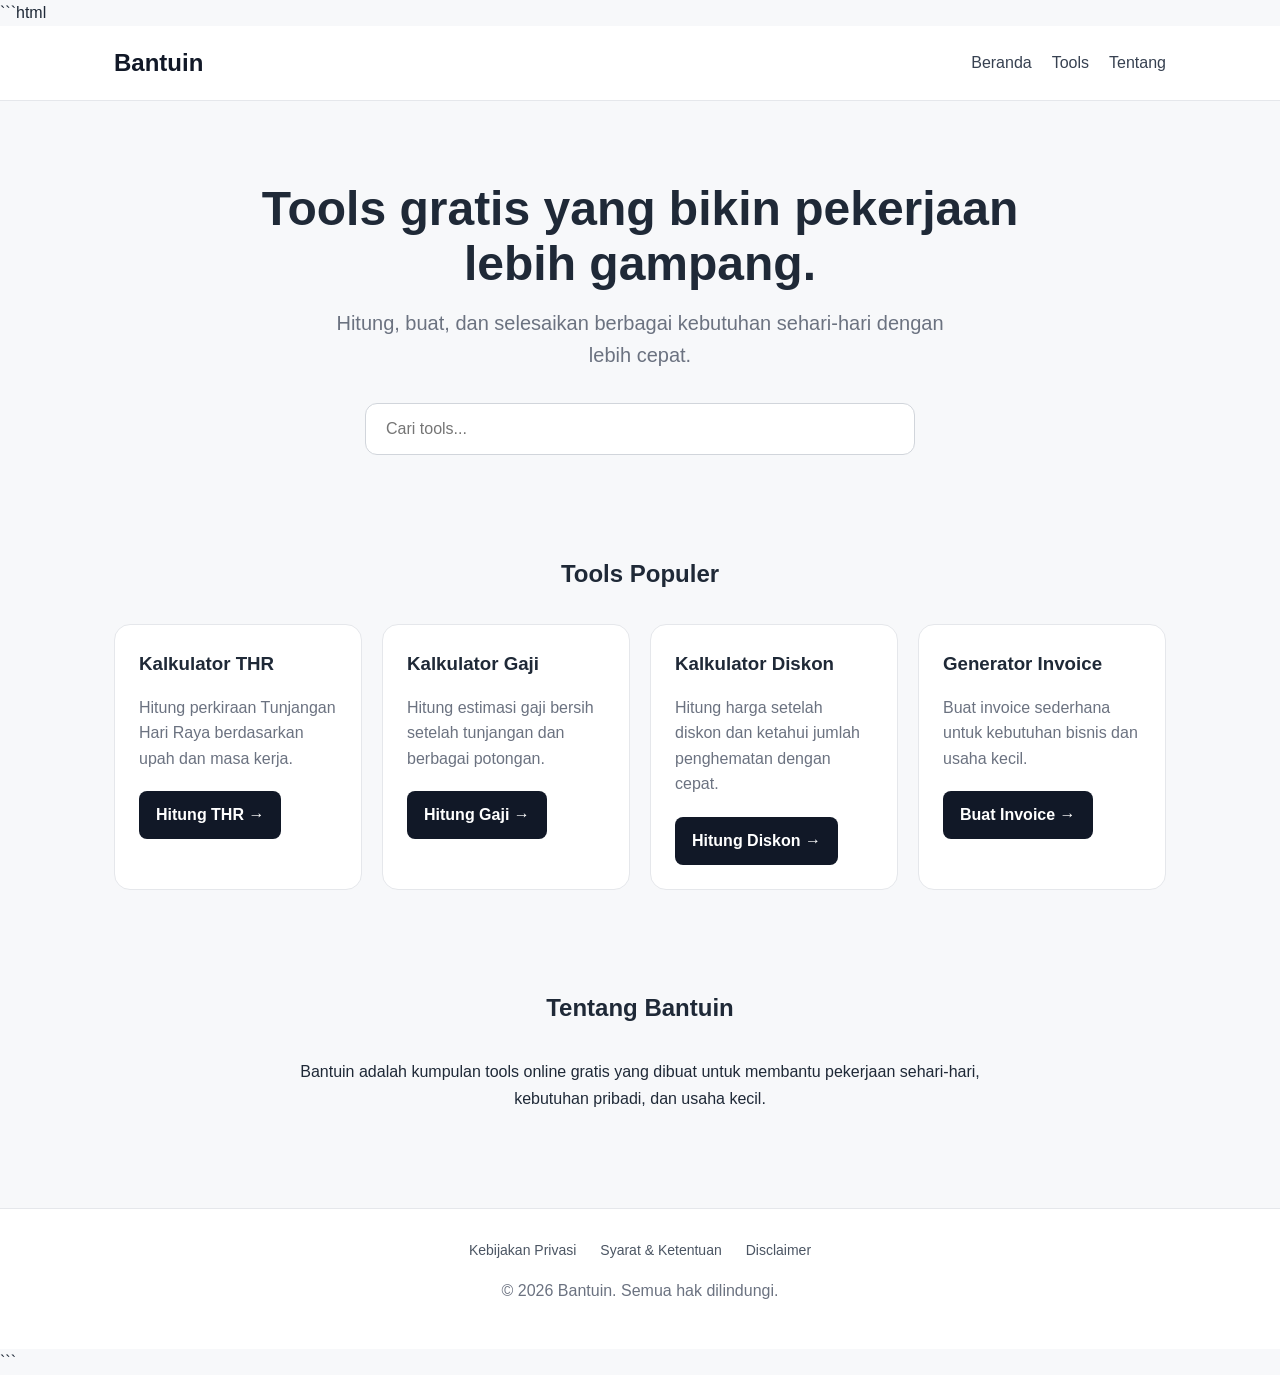
==== index.html @ 99f2e866 "Update index.html" ====
```html
<!DOCTYPE html>
<html lang="id">

<head>

    <meta charset="UTF-8">

    <meta
        name="viewport"
        content="width=device-width, initial-scale=1.0"
    >

    <meta
        name="description"
        content="Bantuin — tools gratis untuk membantu pekerjaan sehari-hari, kebutuhan pribadi, dan usaha kecil."
    >

    <meta
        name="robots"
        content="index, follow"
    >

    <link
        rel="canonical"
        href="https://bantuin.syarifuddinassagaf9.workers.dev/"
    >

    <title>
        Bantuin — Tools Gratis untuk Semua
    </title>

    <link
        rel="stylesheet"
        href="css/style.css"
    >

    <link
        rel="icon"
        href="favicon.svg"
        type="image/svg+xml"
    >

    <!-- Google tag (gtag.js) -->
    <script
        async
        src="https://www.googletagmanager.com/gtag/js?id=G-8XQLJN1BW"
    ></script>

    <script
        src="js/analytics.js"
        defer
    ></script>

</head>

<body>

<header>

    <nav>

        <a
            class="logo"
            href="index.html"
        >
            Bantuin
        </a>

        <div class="nav-links">

            <a href="index.html">
                Beranda
            </a>

            <a href="#tools">
                Tools
            </a>

            <a href="#tentang">
                Tentang
            </a>

        </div>

    </nav>

</header>


<main>

    <section class="hero">

        <h1>
            Tools gratis yang bikin pekerjaan lebih gampang.
        </h1>

        <p>
            Hitung, buat, dan selesaikan berbagai kebutuhan
            sehari-hari dengan lebih cepat.
        </p>

        <input
            class="search"
            type="search"
            placeholder="Cari tools..."
            aria-label="Cari tools"
        >

    </section>


    <section
        class="tools"
        id="tools"
    >

        <h2>
            Tools Populer
        </h2>


        <div class="tool-grid">


            <!-- Kalkulator THR -->

            <article class="tool-card">

                <h3>
                    Kalkulator THR
                </h3>

                <p>
                    Hitung perkiraan Tunjangan Hari Raya
                    berdasarkan upah dan masa kerja.
                </p>

                <a
                    class="button"
                    href="kalkulator/thr.html"
                    aria-label="Buka Kalkulator THR"
                >
                    Hitung THR →
                </a>

            </article>


            <!-- Kalkulator Gaji -->

            <article class="tool-card">

                <h3>
                    Kalkulator Gaji
                </h3>

                <p>
                    Hitung estimasi gaji bersih setelah
                    tunjangan dan berbagai potongan.
                </p>

                <a
                    class="button"
                    href="kalkulator/gaji.html"
                    aria-label="Buka Kalkulator Gaji"
                >
                    Hitung Gaji →
                </a>

            </article>


            <!-- Kalkulator Diskon -->

            <article class="tool-card">

                <h3>
                    Kalkulator Diskon
                </h3>

                <p>
                    Hitung harga setelah diskon dan
                    ketahui jumlah penghematan dengan cepat.
                </p>

                <a
                    class="button"
                    href="kalkulator/diskon.html"
                    aria-label="Buka Kalkulator Diskon"
                >
                    Hitung Diskon →
                </a>

            </article>


            <!-- Generator Invoice -->

            <article class="tool-card">

                <h3>
                    Generator Invoice
                </h3>

                <p>
                    Buat invoice sederhana untuk kebutuhan
                    bisnis dan usaha kecil.
                </p>

                <a
                    class="button"
                    href="kalkulator/invoice.html"
                    aria-label="Buka Generator Invoice"
                >
                    Buat Invoice →
                </a>

            </article>


        </div>

    </section>


    <section
        class="tools"
        id="tentang"
    >

        <div class="about">

            <h2>
                Tentang Bantuin
            </h2>

            <p>
                Bantuin adalah kumpulan tools online gratis
                yang dibuat untuk membantu pekerjaan sehari-hari,
                kebutuhan pribadi, dan usaha kecil.
            </p>

        </div>

    </section>

</main>


<footer>

    <div class="footer-links">

        <a href="privacy.html">
            Kebijakan Privasi
        </a>

        <a href="terms.html">
            Syarat &amp; Ketentuan
        </a>

        <a href="disclaimer.html">
            Disclaimer
        </a>

    </div>

    <p>
        © 2026 Bantuin. Semua hak dilindungi.
    </p>

</footer>


</body>

</html>
```
---- css/style.css ----
* {
    box-sizing: border-box;
}

html {
    scroll-behavior: smooth;
}

body {
    margin: 0;
    font-family: Arial, sans-serif;
    background: #f7f8fa;
    color: #1f2937;
    line-height: 1.6;
}

/* =========================
   HEADER & NAVIGATION
   ========================= */

header {
    background: #ffffff;
    border-bottom: 1px solid #e5e7eb;
}

nav {
    max-width: 1100px;
    margin: 0 auto;
    padding: 18px 24px;
    display: flex;
    justify-content: space-between;
    align-items: center;
    gap: 20px;
}

/* Semua link di navbar tidak bergaris secara default */
nav a {
    color: #374151;
    text-decoration: none;
}

/* Logo */
.logo {
    color: #111827;
    font-size: 24px;
    font-weight: bold;
    text-decoration: none;
}

.logo:hover {
    text-decoration: none;
}

/* Link navbar */
.nav-links {
    display: flex;
    align-items: center;
    gap: 20px;
}

.nav-links a {
    color: #374151;
    text-decoration: none;
}

.nav-links a:hover {
    text-decoration: underline;
}

/* Tombol/link kembali di halaman kalkulator */
nav > a:not(.logo):hover {
    text-decoration: underline;
}

/* Fokus keyboard */
nav a:focus-visible {
    outline: 3px solid #9ca3af;
    outline-offset: 4px;
    border-radius: 4px;
}

/* =========================
   HERO
   ========================= */

.hero {
    max-width: 1100px;
    margin: 0 auto;
    padding: 80px 24px;
    text-align: center;
}

.hero h1 {
    margin: 0 auto 16px;
    max-width: 800px;
    font-size: 48px;
    line-height: 1.15;
}

.hero p {
    max-width: 650px;
    margin: 0 auto 32px;
    color: #6b7280;
    font-size: 20px;
}

/* =========================
   SEARCH
   ========================= */

.search {
    width: 100%;
    max-width: 550px;
    padding: 16px 20px;
    border: 1px solid #d1d5db;
    border-radius: 12px;
    background: #ffffff;
    color: #1f2937;
    font-size: 16px;
}

.search:focus {
    outline: 3px solid #d1d5db;
    outline-offset: 1px;
}

/* =========================
   TOOLS
   ========================= */

.tools {
    max-width: 1100px;
    margin: 0 auto;
    padding: 0 24px 80px;
}

.tools h2 {
    margin-bottom: 30px;
    text-align: center;
}

.tool-grid {
    display: grid;
    grid-template-columns: repeat(
        auto-fit,
        minmax(240px, 1fr)
    );
    gap: 20px;
}

.tool-card {
    padding: 24px;
    background: #ffffff;
    border: 1px solid #e5e7eb;
    border-radius: 16px;
}

.tool-card h3 {
    margin-top: 0;
    margin-bottom: 10px;
}

.tool-card p {
    margin-bottom: 20px;
    color: #6b7280;
}

/* =========================
   BUTTON
   ========================= */

.button {
    display: inline-block;
    padding: 11px 17px;
    background: #111827;
    color: #ffffff;
    text-decoration: none;
    border-radius: 8px;
    font-weight: bold;
}

.button:hover {
    color: #ffffff;
    opacity: 0.85;
    text-decoration: none;
}

.button:focus-visible {
    outline: 3px solid #9ca3af;
    outline-offset: 2px;
}

/* =========================
   COMING SOON
   ========================= */

.coming-soon {
    color: #6b7280;
    font-size: 14px;
}

/* =========================
   ABOUT
   ========================= */

.about {
    max-width: 700px;
    margin: 0 auto;
    text-align: center;
}

.about p {
    line-height: 1.7;
}

/* =========================
   FOOTER
   ========================= */

footer {
    padding: 30px 20px;
    background: #ffffff;
    border-top: 1px solid #e5e7eb;
    color: #6b7280;
    text-align: center;
}

/* =========================
   CALCULATOR PAGE
   ========================= */

.calculator-page {
    max-width: 900px;
    margin: 0 auto;
    padding: 50px 24px 80px;
}

/* Judul kalkulator */
.calculator-intro {
    width: 100%;
    margin: 0 auto 35px;
    text-align: center;
}

.calculator-intro h1 {
    margin: 0 0 12px;
    font-size: 40px;
    line-height: 1.2;
}

.calculator-intro p {
    max-width: 650px;
    margin: 0 auto;
    color: #6b7280;
}

/* Kotak kalkulator */
.calculator {
    max-width: 600px;
    margin: 0 auto;
    padding: 30px;
    background: #ffffff;
    border: 1px solid #e5e7eb;
    border-radius: 18px;
}

/* =========================
   FORM
   ========================= */

.form-group {
    margin-bottom: 22px;
}

.form-group label {
    display: block;
    margin-bottom: 8px;
    font-weight: bold;
}

.description {
    display: block;
    margin-bottom: 8px;
    color: #6b7280;
    font-size: 14px;
}

/* Input kalkulator */
.calculator input {
    width: 100%;
    padding: 14px;
    border: 1px solid #d1d5db;
    border-radius: 10px;
    background: #ffffff;
    color: #1f2937;
    font-size: 16px;
}

.calculator input:focus {
    outline: 3px solid #d1d5db;
    outline-offset: 1px;
}

/* =========================
   CALCULATE BUTTON
   ========================= */

.calculator button {
    width: 100%;
    padding: 15px;
    border: 0;
    border-radius: 10px;
    background: #111827;
    color: #ffffff;
    font-size: 16px;
    font-weight: bold;
    cursor: pointer;
}

.calculator button:hover {
    opacity: 0.9;
}

.calculator button:focus-visible {
    outline: 3px solid #9ca3af;
    outline-offset: 2px;
}

/* =========================
   RESULT
   ========================= */

.result {
    display: none;
    margin-top: 28px;
    padding: 24px;
    border-radius: 14px;
    background: #f3f4f6;
}

.result.show {
    display: block;
}

.result h2 {
    margin-top: 0;
}

.amount {
    margin: 15px 0;
    font-size: 32px;
    font-weight: bold;
}

.calculation {
    color: #4b5563;
    font-size: 14px;
}

/* =========================
   ERROR
   ========================= */

.error {
    display: none;
    margin-top: 15px;
    padding: 12px;
    border-radius: 8px;
    background: #fef2f2;
    color: #991b1b;
    font-size: 14px;
}

.error.show {
    display: block;
}

/* =========================
   INFORMATION
   ========================= */

.info {
    max-width: 600px;
    margin: 35px auto 0;
    padding: 24px;
    background: #ffffff;
    border: 1px solid #e5e7eb;
    border-radius: 14px;
}

.info h2 {
    margin-top: 0;
}

.source {
    margin-top: 25px;
    color: #6b7280;
    font-size: 13px;
}

/* =========================
   MOBILE
   ========================= */

@media (max-width: 600px) {

    nav {
        align-items: flex-start;
        flex-direction: column;
    }

    .nav-links {
        width: 100%;
        flex-wrap: wrap;
        gap: 12px 18px;
    }

    .hero {
        padding: 60px 20px;
    }

    .hero h1 {
        font-size: 34px;
    }

    .hero p {
        font-size: 18px;
    }

    .tools {
        padding-right: 20px;
        padding-left: 20px;
    }

    .calculator-page {
        padding: 40px 20px 60px;
    }

    .calculator-intro h1 {
        font-size: 32px;
    }

    .calculator {
        padding: 22px;
    }

    .amount {
        font-size: 27px;
    }
}
/* =========================
   INVOICE GENERATOR
   ========================= */

.invoice-form {
    max-width: 700px;
}

.invoice-form textarea {
    width: 100%;
    padding: 14px;
    border: 1px solid #d1d5db;
    border-radius: 10px;
    background: #ffffff;
    color: #1f2937;
    font-family: Arial, sans-serif;
    font-size: 16px;
    resize: vertical;
}

.invoice-form textarea:focus {
    outline: 3px solid #d1d5db;
    outline-offset: 1px;
}

.secondary-button {
    margin-top: 10px;
    padding: 11px 15px;
    border: 1px solid #d1d5db;
    border-radius: 8px;
    background: #ffffff;
    color: #1f2937;
    font-weight: bold;
    cursor: pointer;
}

.secondary-button:hover {
    background: #f3f4f6;
}

.secondary-button:focus-visible {
    outline: 3px solid #9ca3af;
    outline-offset: 2px;
}

.invoice-item {
    margin-bottom: 18px;
    padding: 18px;
    border: 1px solid #e5e7eb;
    border-radius: 12px;
    background: #f9fafb;
}

.invoice-item label {
    display: block;
    margin-bottom: 6px;
    font-size: 14px;
    font-weight: bold;
}

.invoice-item input {
    width: 100%;
    margin-bottom: 12px;
    padding: 12px;
    border: 1px solid #d1d5db;
    border-radius: 8px;
    background: #ffffff;
    color: #1f2937;
    font-size: 16px;
}

.invoice-item input:focus {
    outline: 3px solid #d1d5db;
    outline-offset: 1px;
}

.remove-item {
    padding: 8px 12px;
    border: 1px solid #d1d5db;
    border-radius: 7px;
    background: #ffffff;
    color: #991b1b;
    cursor: pointer;
}

.remove-item:hover {
    background: #fef2f2;
}

.remove-item:focus-visible {
    outline: 3px solid #9ca3af;
    outline-offset: 2px;
}

.invoice-preview {
    display: none;
    max-width: 800px;
    margin: 35px auto 0;
    padding: 0 24px;
}

.invoice-preview.show {
    display: block;
}

.invoice-paper {
    padding: 40px;
    background: #ffffff;
    border: 1px solid #e5e7eb;
    border-radius: 14px;
}

.invoice-header {
    display: flex;
    justify-content: space-between;
    gap: 30px;
    padding-bottom: 25px;
    border-bottom: 1px solid #e5e7eb;
}

.invoice-header h2 {
    margin: 0 0 8px;
}

.invoice-header p {
    margin: 4px 0;
    color: #6b7280;
    white-space: pre-line;
}

.invoice-customer {
    margin: 25px 0;
}

.invoice-customer p {
    margin: 6px 0 0;
}

.invoice-table {
    width: 100%;
    border-collapse: collapse;
}

.invoice-table th,
.invoice-table td {
    padding: 12px 8px;
    border-bottom: 1px solid #e5e7eb;
    text-align: left;
}

.invoice-table th:nth-child(n + 2),
.invoice-table td:nth-child(n + 2) {
    text-align: right;
}

.invoice-total {
    max-width: 350px;
    margin: 25px 0 0 auto;
}

.invoice-total > div {
    display: flex;
    justify-content: space-between;
    gap: 20px;
    padding: 8px 0;
}

.invoice-grand-total {
    margin-top: 8px;
    padding-top: 15px !important;
    border-top: 2px solid #111827;
    font-size: 20px;
    font-weight: bold;
}

.print-button {
    margin-top: 30px;
    border: 0;
    cursor: pointer;
}

@media (max-width: 600px) {

    .invoice-preview {
        padding-right: 20px;
        padding-left: 20px;
    }

    .invoice-paper {
        padding: 22px;
    }

    .invoice-header {
        flex-direction: column;
        gap: 20px;
    }

    .invoice-table {
        font-size: 14px;
    }

    .invoice-table th,
    .invoice-table td {
        padding: 9px 5px;
    }

    .invoice-total {
        max-width: none;
    }
}

@media print {

    body {
        background: #ffffff;
    }

    header,
    footer,
    .calculator-intro,
    .invoice-form,
    .info,
    .print-button {
        display: none !important;
    }

    .invoice-preview {
        display: block !important;
        max-width: none;
        margin: 0;
        padding: 0;
    }

    .invoice-paper {
        border: 0;
        border-radius: 0;
        padding: 0;
    }
}
.tool-card[hidden] {
    display: none;
}
/* =========================
   Legal Pages
   ========================= */

.legal-page {
    max-width: 800px;
    margin: 0 auto;
    padding: 60px 24px 80px;
}

.legal-page h1 {
    margin-top: 0;
    margin-bottom: 8px;
    font-size: 40px;
    line-height: 1.2;
}

.legal-page h2 {
    margin-top: 36px;
    margin-bottom: 12px;
    font-size: 24px;
    line-height: 1.3;
}

.legal-page p {
    margin-top: 0;
    margin-bottom: 16px;
}

.legal-page ul {
    margin-top: 0;
    margin-bottom: 20px;
    padding-left: 24px;
}

.legal-page li {
    margin-bottom: 8px;
}

.legal-updated {
    margin-bottom: 35px !important;
    color: #6b7280;
    font-size: 14px;
}

.footer-links {
    display: flex;
    justify-content: center;
    flex-wrap: wrap;
    gap: 16px 24px;
    margin-bottom: 12px;
}

.footer-links a {
    color: #4b5563;
    text-decoration: none;
    font-size: 14px;
}

.footer-links a:hover {
    text-decoration: underline;
}

@media (max-width: 600px) {
    .legal-page {
        padding: 40px 20px 60px;
    }

    .legal-page h1 {
        font-size: 32px;
    }

    .legal-page h2 {
        font-size: 21px;
    }

    .footer-links {
        gap: 10px 18px;
    }
}
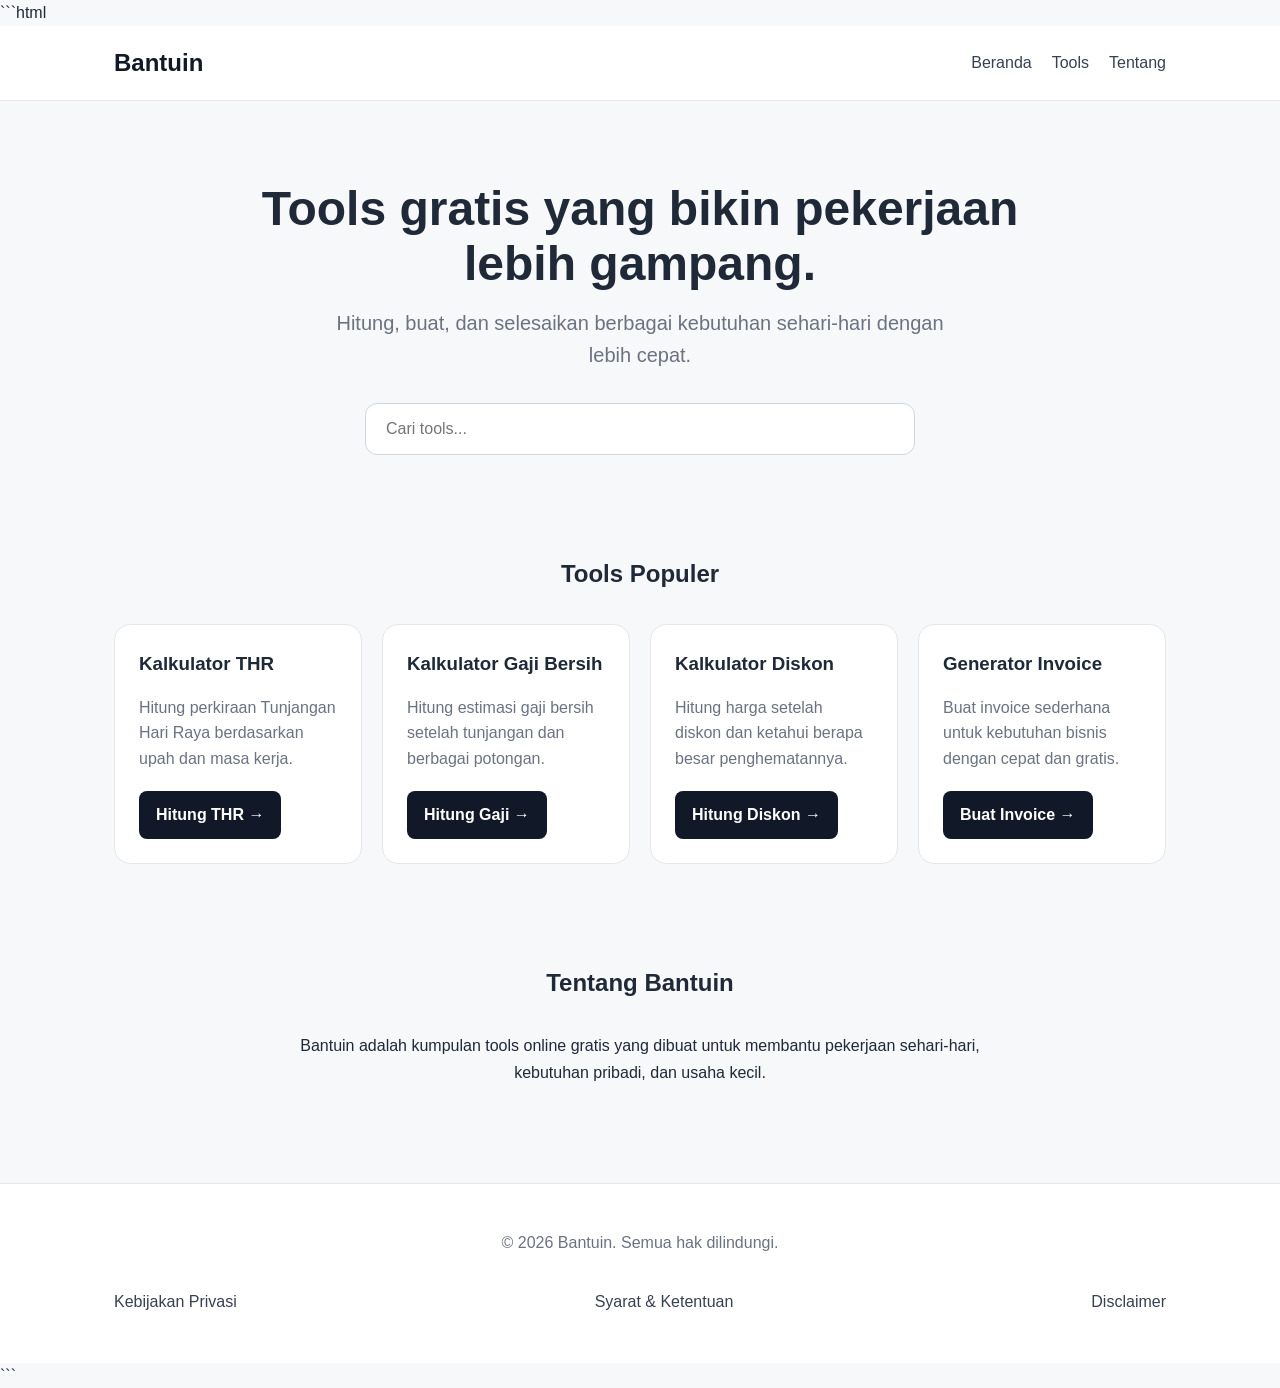
==== commit 96d2abdb: "Update index.html" ====
--- a/index.html
+++ b/index.html
@@ -1,9 +1,7 @@
 ```html
 <!DOCTYPE html>
 <html lang="id">
-
 <head>
-
     <meta charset="UTF-8">
 
     <meta
@@ -26,9 +24,7 @@
         href="https://bantuin.syarifuddinassagaf9.workers.dev/"
     >
 
-    <title>
-        Bantuin — Tools Gratis untuk Semua
-    </title>
+    <title>Bantuin — Tools Gratis untuk Semua</title>
 
     <link
         rel="stylesheet"
@@ -51,15 +47,12 @@
         src="js/analytics.js"
         defer
     ></script>
-
 </head>
 
 <body>
 
 <header>
-
     <nav>
-
         <a
             class="logo"
             href="index.html"
@@ -82,11 +75,8 @@
             </a>
 
         </div>
-
     </nav>
-
 </header>
-
 
 <main>
 
@@ -110,7 +100,6 @@
 
     </section>
 
-
     <section
         class="tools"
         id="tools"
@@ -120,12 +109,9 @@
             Tools Populer
         </h2>
 
-
         <div class="tool-grid">
 
-
-            <!-- Kalkulator THR -->
-
+            <!-- Tool 1: THR -->
             <article class="tool-card">
 
                 <h3>
@@ -140,6 +126,7 @@
                 <a
                     class="button"
                     href="kalkulator/thr.html"
+                    data-tool="thr"
                     aria-label="Buka Kalkulator THR"
                 >
                     Hitung THR →
@@ -147,13 +134,11 @@
 
             </article>
 
-
-            <!-- Kalkulator Gaji -->
-
-            <article class="tool-card">
-
-                <h3>
-                    Kalkulator Gaji
+            <!-- Tool 2: Gaji -->
+            <article class="tool-card">
+
+                <h3>
+                    Kalkulator Gaji Bersih
                 </h3>
 
                 <p>
@@ -164,16 +149,15 @@
                 <a
                     class="button"
                     href="kalkulator/gaji.html"
-                    aria-label="Buka Kalkulator Gaji"
+                    data-tool="gaji"
+                    aria-label="Buka Kalkulator Gaji Bersih"
                 >
                     Hitung Gaji →
                 </a>
 
             </article>
 
-
-            <!-- Kalkulator Diskon -->
-
+            <!-- Tool 3: Diskon -->
             <article class="tool-card">
 
                 <h3>
@@ -182,12 +166,13 @@
 
                 <p>
                     Hitung harga setelah diskon dan
-                    ketahui jumlah penghematan dengan cepat.
+                    ketahui berapa besar penghematannya.
                 </p>
 
                 <a
                     class="button"
                     href="kalkulator/diskon.html"
+                    data-tool="diskon"
                     aria-label="Buka Kalkulator Diskon"
                 >
                     Hitung Diskon →
@@ -195,9 +180,7 @@
 
             </article>
 
-
-            <!-- Generator Invoice -->
-
+            <!-- Tool 4: Invoice -->
             <article class="tool-card">
 
                 <h3>
@@ -206,12 +189,13 @@
 
                 <p>
                     Buat invoice sederhana untuk kebutuhan
-                    bisnis dan usaha kecil.
+                    bisnis dengan cepat dan gratis.
                 </p>
 
                 <a
                     class="button"
                     href="kalkulator/invoice.html"
+                    data-tool="invoice"
                     aria-label="Buka Generator Invoice"
                 >
                     Buat Invoice →
@@ -219,11 +203,9 @@
 
             </article>
 
-
         </div>
 
     </section>
-
 
     <section
         class="tools"
@@ -248,33 +230,30 @@
 
 </main>
 
-
 <footer>
-
-    <div class="footer-links">
-
-        <a href="privacy.html">
-            Kebijakan Privasi
-        </a>
-
-        <a href="terms.html">
-            Syarat &amp; Ketentuan
-        </a>
-
-        <a href="disclaimer.html">
-            Disclaimer
-        </a>
-
-    </div>
 
     <p>
         © 2026 Bantuin. Semua hak dilindungi.
     </p>
 
+    <nav aria-label="Tautan legal">
+
+        <a href="privacy.html">
+            Kebijakan Privasi
+        </a>
+
+        <a href="terms.html">
+            Syarat & Ketentuan
+        </a>
+
+        <a href="disclaimer.html">
+            Disclaimer
+        </a>
+
+    </nav>
+
 </footer>
 
-
 </body>
-
 </html>
 ```
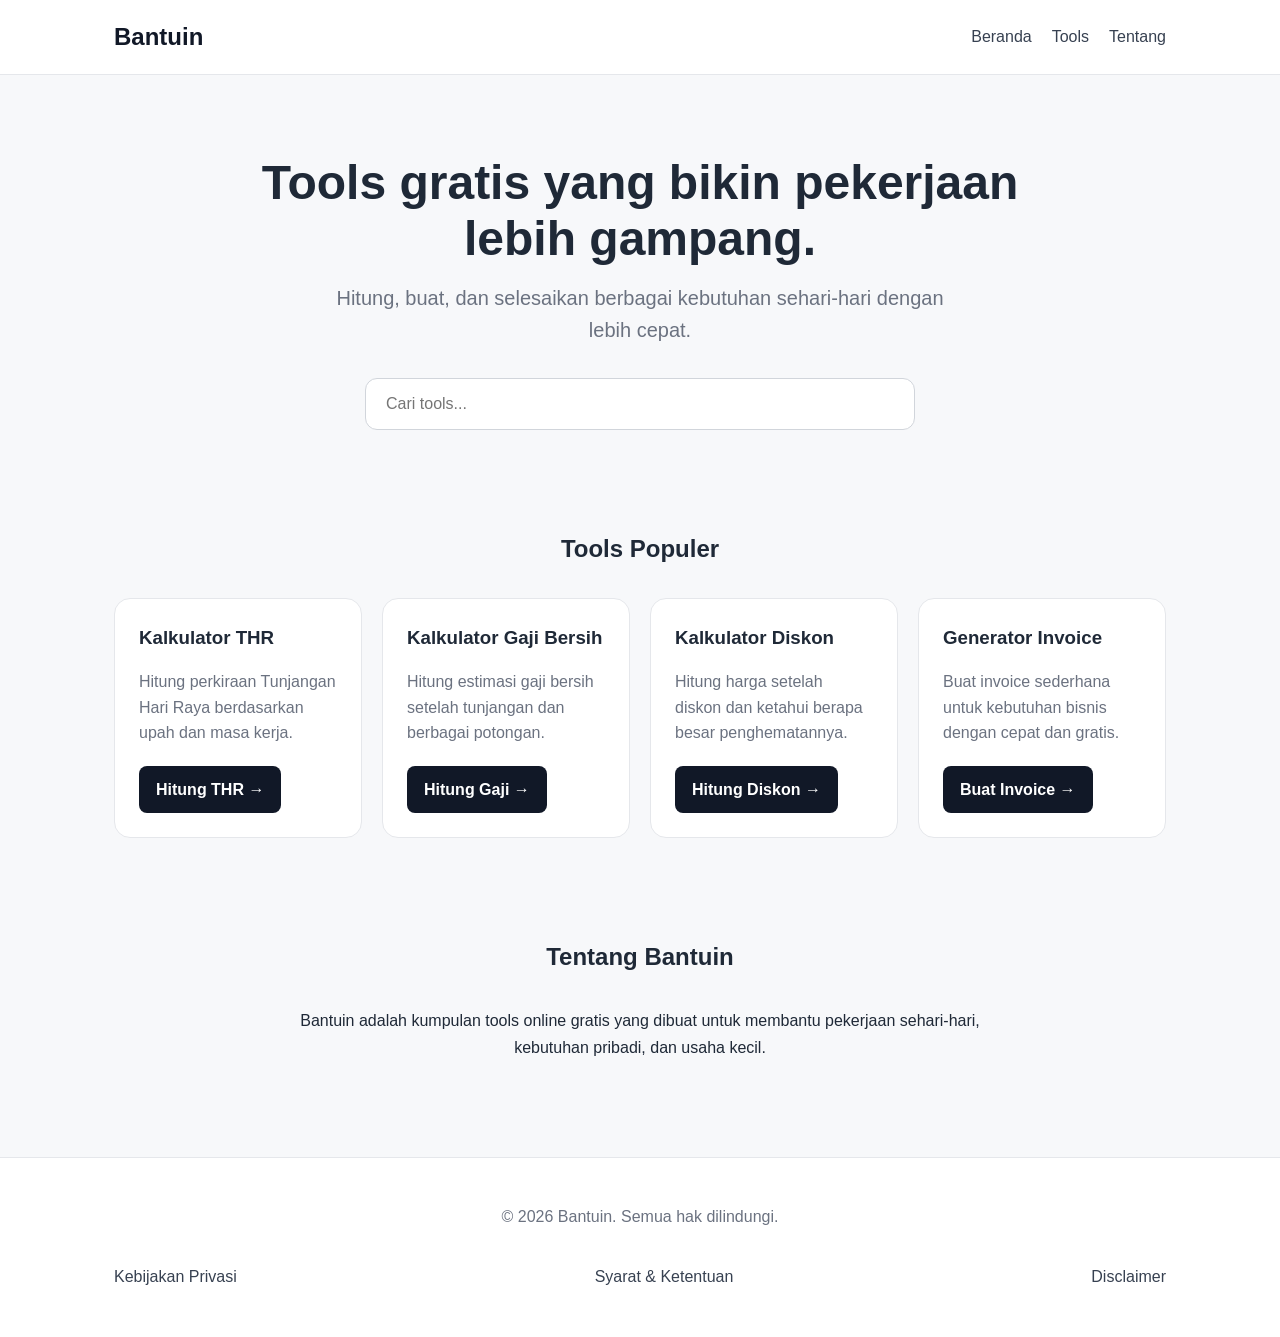
==== commit 4b150c74: "Update index.html" ====
--- a/index.html
+++ b/index.html
@@ -1,4 +1,3 @@
-```html
 <!DOCTYPE html>
 <html lang="id">
 <head>
@@ -256,4 +255,3 @@
 
 </body>
 </html>
-```
